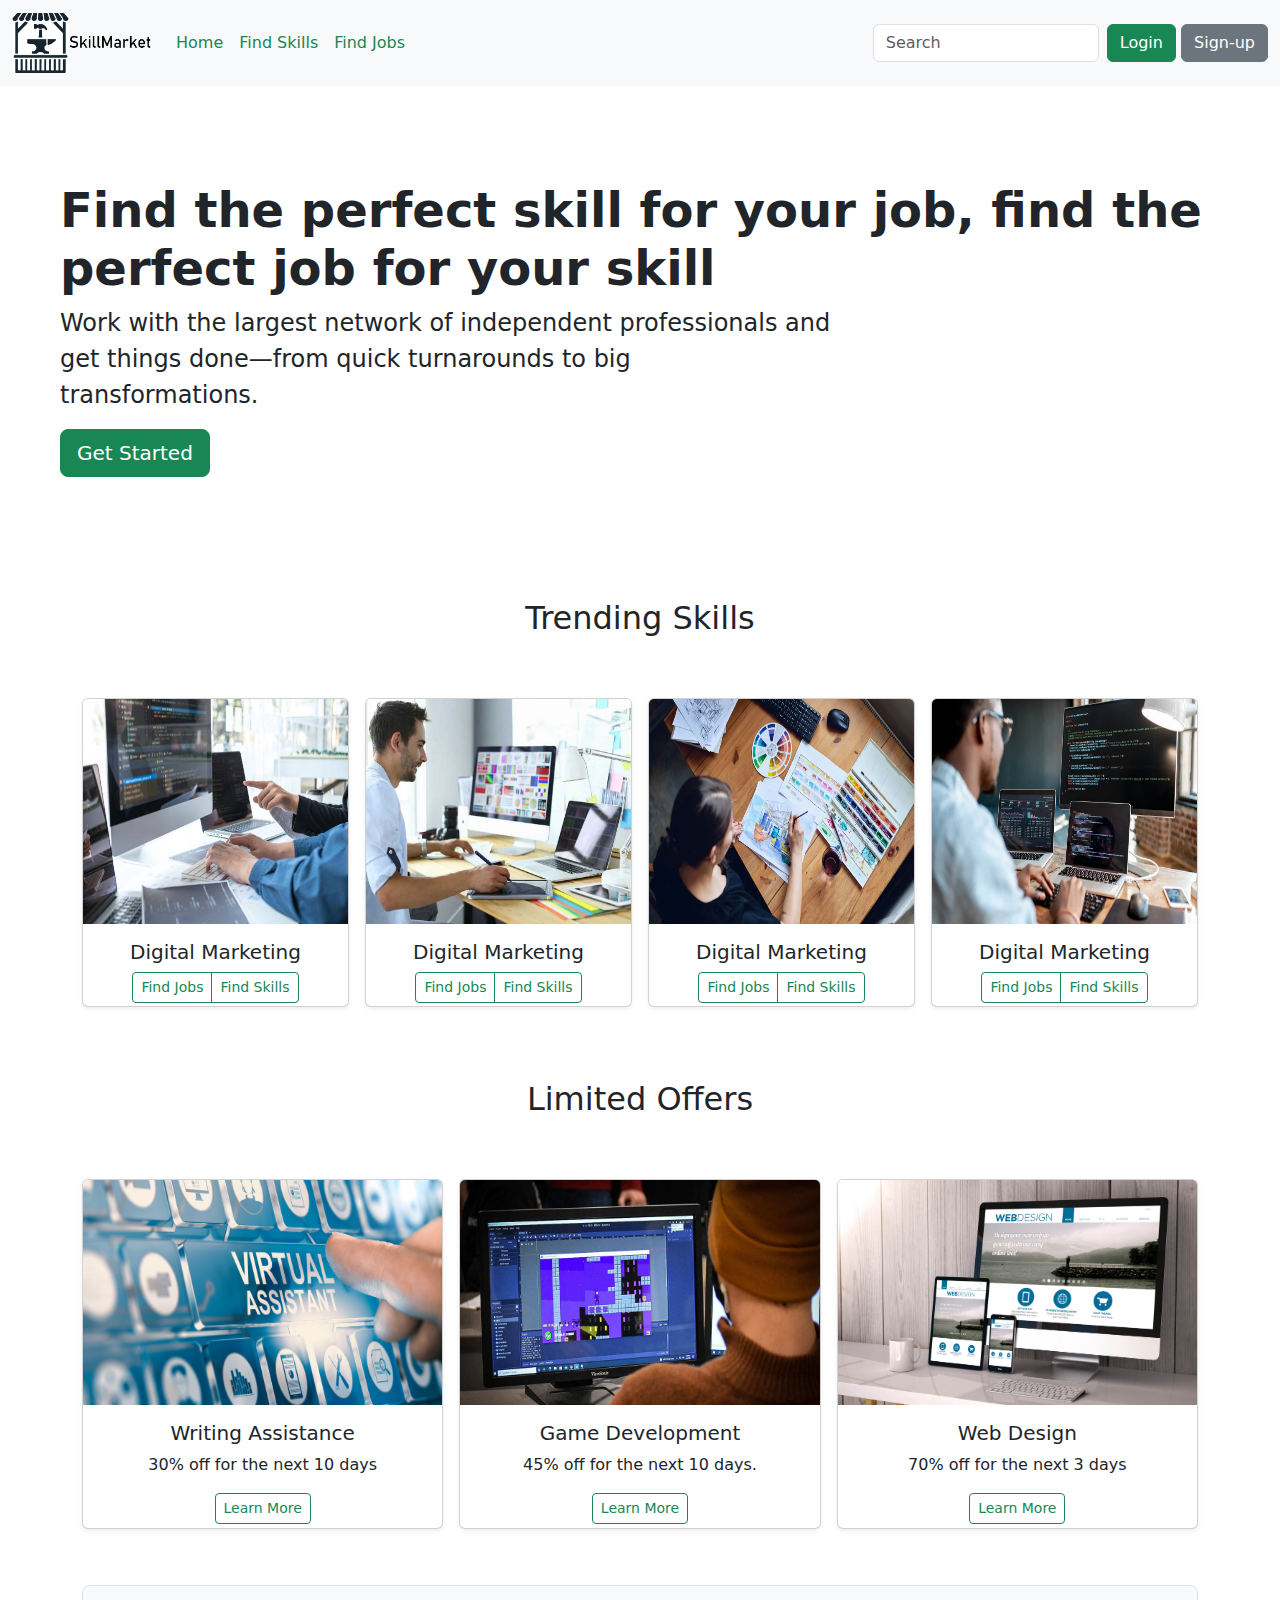
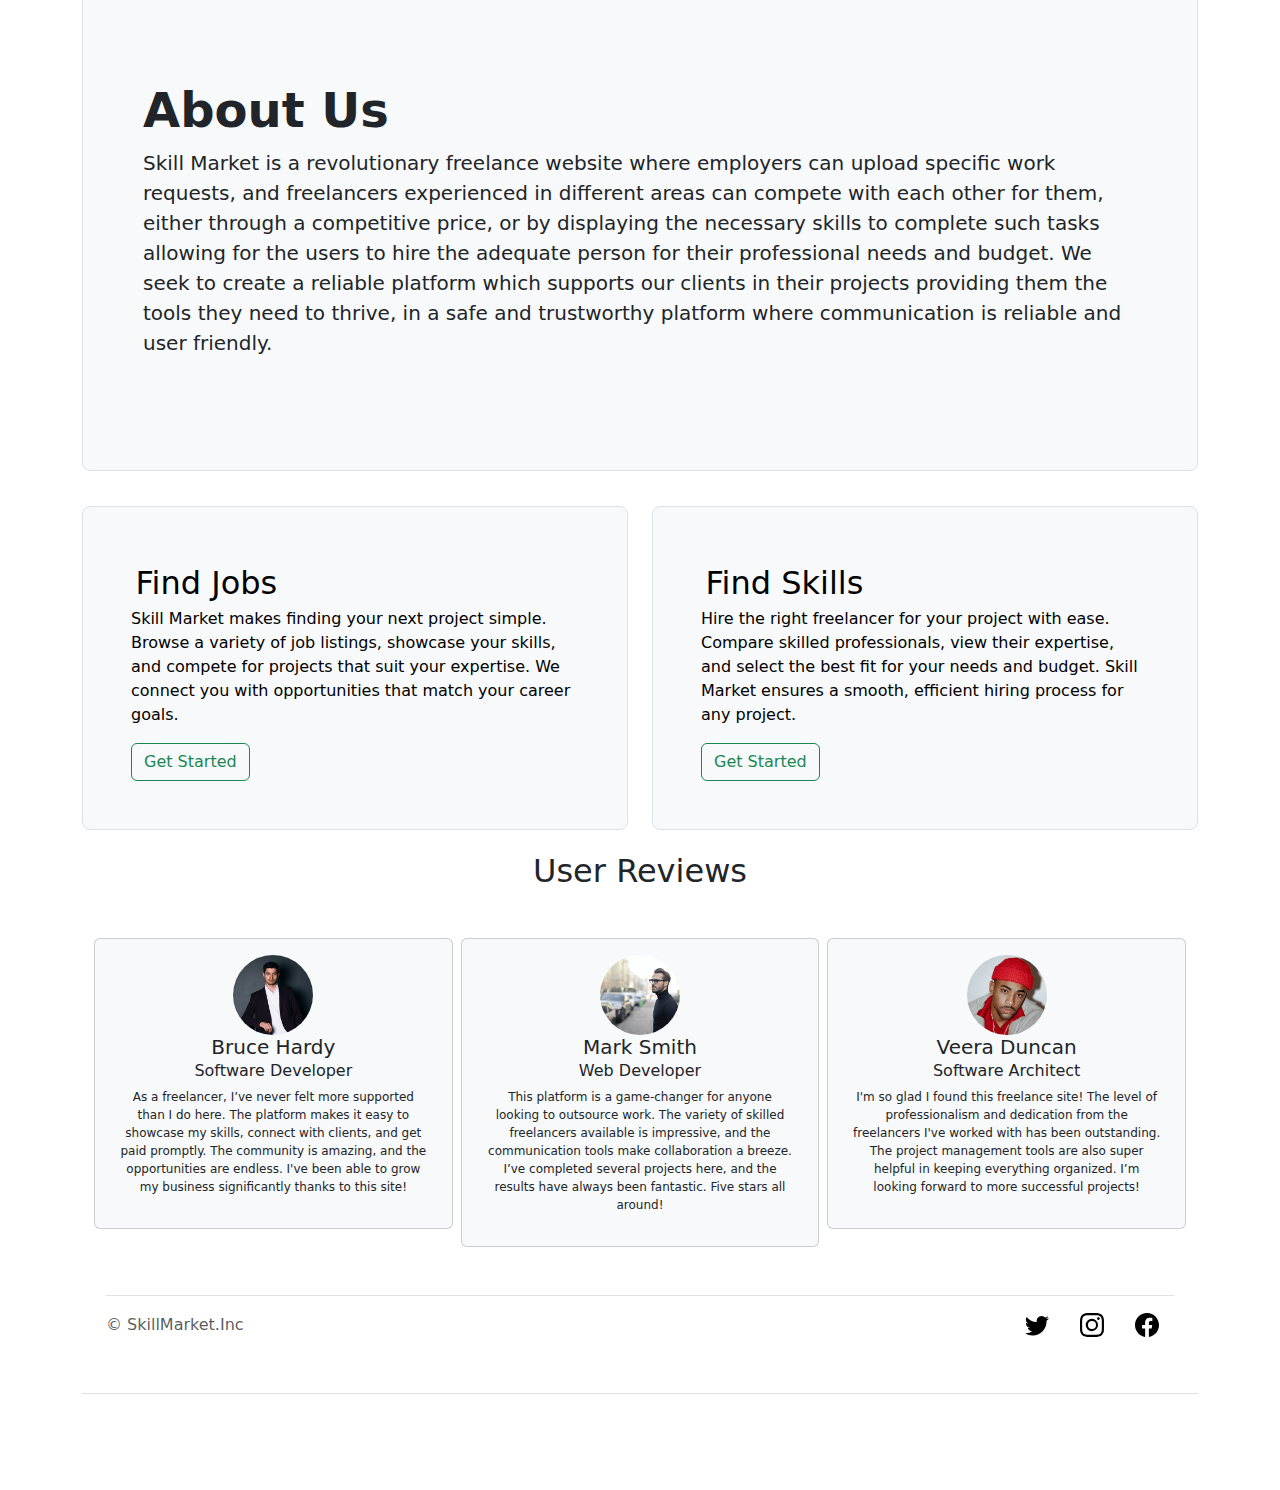
==== index.html @ 10a1e43e "Add files via upload" ====
<!DOCTYPE html>
<html lang="en">
<head>
    <meta charset="UTF-8">
    <meta name="viewport" content="width=device-width, initial-scale=1.0">
    <title>Document</title>
    <link href="https://cdn.jsdelivr.net/npm/bootstrap@5.3.3/dist/css/bootstrap.min.css" rel="stylesheet" integrity="sha384-QWTKZyjpPEjISv5WaRU9OFeRpok6YctnYmDr5pNlyT2bRjXh0JMhjY6hW+ALEwIH" crossorigin="anonymous">
    <link rel="stylesheet" href="styles.css">
</head>
<body>
<header>
  <nav class="navbar navbar-expand-lg bg-body-tertiary">
    <div class="container-fluid">
      <a class="navbar-brand" href="#">
        <img class="B" src="imagenes/SMLOGO2.png" alt="Bootstrap" width="140" height="60">
      </a>
      <button class="navbar-toggler" type="button" data-bs-toggle="collapse" data-bs-target="#navbarTogglerDemo02" aria-controls="navbarTogglerDemo02" aria-expanded="false" aria-label="Toggle navigation">
        <span class="navbar-toggler-icon"></span>
      </button>
      <div class="collapse navbar-collapse" id="navbarTogglerDemo02">
        <ul class="navbar-nav me-auto mb-2 mb-lg-0 justify-content-center">
          <li class="nav-item">
            <a class="nav-link px-2 text-success" aria-current="page" href="#">Home</a>
          </li>
          <li class="nav-item">
            <a class="nav-link px-2 text-success" aria-current="page" href="#">Find Skills</a>
          </li>
          <li class="nav-item">
            <a class="nav-link px-2 text-success" aria-current="page" href="#">Find Jobs</a>
          </li>
        </ul>
        <form class="d-flex" role="search">
          <input class="form-control me-2" type="search" placeholder="Search" aria-label="Search">
        </form>
        <div class="text-end">
          <button type="button" class="btn btn-success">Login</button>
          <button type="button" class="btn btn-secondary">Sign-up</button>
      </div>
    </div>
  </nav>
</header>
  <main>

   <div class="p-5 mb-4 bg-white-tertiary rounded-3">
      <div class="container-fluid py-5">
        <h1 class="display-5 fw-bold">Find the perfect skill for your job, find the perfect job for your skill</h1>
        <p class="col-md-8 fs-4">Work with the largest network of independent professionals and get things done—from quick turnarounds to big transformations.</p>
        <button class="btn btn-success btn-lg" type="button">Get Started</button>
      </div>
    </div>

      <h2 class="text-center">Trending Skills</h2>
      <div class="album py-5 bg-body-white">
        <div class="container text-center">
      
          <div class="row row-cols-1 row-cols-sm-2 row-cols-md-4 g-3">
            <div class="col">
              <div class="card shadow-sm">
                <img class="bd-placeholder-img card-img-top" width="100%" height="225" src="imagenes/TS-A.jpg" role="img" preserveAspectRatio="xMidYMid slice" focusable="false"><rect width="100%" height="100%" fill="#55595c"/></img>
                <div class="card-body">
                  <h5 class="card-title">Digital Marketing</h5>
                  <div class="d-flex justify-content-center align-items-center">
                    <div class="btn-group">
                      <button type="button" class="btn btn-sm btn-outline-success">Find Jobs</button>
                      <button type="button" class="btn btn-sm btn-outline-success">Find Skills</button>
                    </div>
                  </div>
                </div>
              </div>
            </div>
            <div class="col">
              <div class="card shadow-sm">
                <img class="bd-placeholder-img card-img-top" width="100%" height="225" src="imagenes/TS-B.jpg" role="img" preserveAspectRatio="xMidYMid slice" focusable="false"><rect width="100%" height="100%" fill="#55595c"/></img>
                <div class="card-body">
                  <h5 class="card-title">Digital Marketing</h5>
                  <div class="d-flex justify-content-center align-items-center">
                    <div class="btn-group">
                      <button type="button" class="btn btn-sm btn-outline-success">Find Jobs</button>
                      <button type="button" class="btn btn-sm btn-outline-success">Find Skills</button>
                    </div>
                  </div>
                </div>
              </div>
            </div>
            <div class="col">
              <div class="card shadow-sm">
                <img class="bd-placeholder-img card-img-top" width="100%" height="225" src="imagenes/TS-C.jpg" role="img" preserveAspectRatio="xMidYMid slice" focusable="false"><rect width="100%" height="100%" fill="#55595c"/></img>
                <div class="card-body">
                  <h5 class="card-title">Digital Marketing</h5>
                  <div class="d-flex justify-content-center align-items-center">
                    <div class="btn-group">
                      <button type="button" class="btn btn-sm btn-outline-success">Find Jobs</button>
                      <button type="button" class="btn btn-sm btn-outline-success">Find Skills</button>
                    </div>
                  </div>
                </div>
              </div>
            </div>
            <div class="col">
              <div class="card shadow-sm">
                <img class="bd-placeholder-img card-img-top" width="100%" height="225" src="imagenes/TS-D.jpg" role="img" preserveAspectRatio="xMidYMid slice" focusable="false"><rect width="100%" height="100%" fill="#55595c"/></img>
                <div class="card-body">
                  <h5 class="card-title">Digital Marketing</h5>
                  <div class="d-flex justify-content-center align-items-center">
                    <div class="btn-group">
                      <button type="button" class="btn btn-sm btn-outline-success">Find Jobs</button>
                      <button type="button" class="btn btn-sm btn-outline-success">Find Skills</button>
                    </div>
                  </div>
                </div>
              </div>
            </div>
          </div>
        </div>
      </div>
      
      
        <h2 class="text-center">Limited Offers</h2>
      <div class="album py-5 bg-body-white">
        <div class="container text-center">
      
          <div class="row row-cols-1 row-cols-sm-2 row-cols-md-3 g-3">
            <div class="col">
              <div class="card shadow-sm">
                <img class="bd-placeholder-img card-img-top" width="100%" height="225" src="imagenes/LO-A.jpeg" role="img" preserveAspectRatio="xMidYMid slice" focusable="false"><rect width="100%" height="100%" fill="#55595c"/></img>
                <div class="card-body">
                  <h5 class="card-title">Writing Assistance</h5>
                  <p class="card-text">30% off for the next 10 days</p>
                  <div class="d-flex justify-content-center align-items-center">
                    <div class="btn-group">
                      <button type="button" class="btn btn-sm btn-outline-success">Learn More</button>
                    </div>
                  </div>
                </div>
              </div>
            </div>
            <div class="col">
              <div class="card shadow-sm">
                <img class="bd-placeholder-img card-img-top" width="100%" height="225" src="imagenes/LO-B.jpg" role="img" preserveAspectRatio="xMidYMid slice" focusable="false"><rect width="100%" height="100%" fill="#55595c"/></img>
                <div class="card-body">
                  <h5 class="card-title">Game Development</h5>
                  <p class="card-text">45% off for the next 10 days.
                    <div class="d-flex justify-content-center align-items-center">
                    <div class="btn-group">
                      <button type="button" class="btn btn-sm btn-outline-success">Learn More</button>
                    </div>
                  </div>
                </div>
              </div>
            </div>
            <div class="col">
              <div class="card shadow-sm">
                <img class="bd-placeholder-img card-img-top" width="100%" height="225" src="imagenes/LO-D.jpg" role="img" preserveAspectRatio="xMidYMid slice" focusable="false"><rect width="100%" height="100%" fill="#55595c"/></img>
                <div class="card-body">
                  <h5 class="card-title">Web Design</h5>
                  <p class="card-text">70% off for the next 3 days</p>
                  <div class="d-flex justify-content-center align-items-center">
                    <div class="btn-group">
                      <button type="button" class="btn btn-sm btn-outline-success">Learn More</button>
                    </div>
                  </div>
                </div>
              </div>
            </div>
        </div>
      </div>
          
      <div class="container py-4">
        <header class="pb-3 mb-4 border-bottom">
          <a href="/" class="d-flex align-items-center text-body-emphasis text-decoration-none">
            <svg xmlns="http://www.w3.org/2000/svg" width="40" height="32" class="me-2" viewBox="0 0 118 94" role="img"></svg>
          </a>
    
        <div class="p-5 mb-4 bg-body-tertiary border rounded-3">
          <div class="container-fluid py-5">
            <h1 class="display-5 fw-bold">About Us</h1>
            <p class="col-md-12 fs-5">Skill Market is a revolutionary freelance website where employers can upload specific work requests, and freelancers experienced in different areas can compete with each other for them, either through a competitive price, or by displaying the necessary skills to complete such tasks allowing for the users to hire the adequate person for their professional needs and budget. We seek to create a reliable platform which supports our clients in their projects providing them the tools they need to thrive, in a safe and trustworthy platform where communication is reliable and user friendly.</p>
          </div>
        </div>
      <div class="row align-items-md-stretch">
          <div class="col-md-6">
            <div class="h-100 p-5 text-bg-light border rounded-3">
              <h2>Find Jobs</h2>
              <p>Skill Market makes finding your next project simple. Browse a variety of job listings, showcase your skills, and compete for projects that suit your expertise. We connect you with opportunities that match your career goals.</p>
              <button class="btn btn-outline-success" type="button">Get Started</button>
            </div>
          </div>
          <div class="col-md-6">
            <div class="h-100 p-5 text-bg-light border rounded-3">
              <h2>Find Skills</h2>
              <p>Hire the right freelancer for your project with ease. Compare skilled professionals, view their expertise, and select the best fit for your needs and budget. Skill Market ensures a smooth, efficient hiring process for any project.</p>
              <button class="btn btn-outline-success" type="button">Get Started</button>
            </div>
          </div>
        </div>
        <div>

            <h2 class="text-center">User Reviews</h2>
              <div class="container mt-5 mb-5">
                <div class="row g-2">
                    <div class="col-md-4">
                        <div class="card p-3 text-center bg-light px-4">
                            <div class="user-image">
                                <img src="imagenes/R-A.jpg" class="rounded-circle" width="80">
                            </div>
                            <div class="user-content">
                                <h5 class="mb-0">Bruce Hardy</h5>
                                <span>Software Developer</span>
                                <p>As a freelancer, I’ve never felt more supported than I do here. The platform makes it easy to showcase my skills, connect with clients, and get paid promptly. The community is amazing, and the opportunities are endless. I've been able to grow my business significantly thanks to this site!</p>
                            </div>
                        </div>
                    </div>
                    <div class="col-md-4">
                        <div class="card p-3 text-center bg-light px-4">
                            <div class="user-image">
                                <img src="imagenes/R-B.jpg" class="rounded-circle" width="80">
                            </div>
                            <div class="user-content">
                                <h5 class="mb-0">Mark Smith</h5>
                                <span>Web Developer</span>
                                <p>This platform is a game-changer for anyone looking to outsource work. The variety of skilled freelancers available is impressive, and the communication tools make collaboration a breeze. I’ve completed several projects here, and the results have always been fantastic. Five stars all around!</p>
                            </div>
                        </div>
                    </div>
                    <div class="col-md-4">
                        <div class="card p-3 text-center bg-light px-4">
                            <div class="user-image">
                                <img src="imagenes/R-C.jpg" class="rounded-circle" width="80">
                            </div>
                            <div class="user-content">
                                <h5 class="mb-0">Veera Duncan</h5>
                                <span>Software Architect</span>
                                <p>I'm so glad I found this freelance site! The level of professionalism and dedication from the freelancers I've worked with has been outstanding. The project management tools are also super helpful in keeping everything organized. I’m looking forward to more successful projects!</p>
                            </div>
                        </div>
                    </div>
                </div>
            </div>           
      </div>
      
      <footer>
        <div class="container">
          <svg xmlns="http://www.w3.org/2000/svg" class="d-none">
              <title>SkillMarket</title>
            <symbol id="facebook" viewBox="0 0 16 16">
              <path d="M16 8.049c0-4.446-3.582-8.05-8-8.05C3.58 0-.002 3.603-.002 8.05c0 4.017 2.926 7.347 6.75 7.951v-5.625h-2.03V8.05H6.75V6.275c0-2.017 1.195-3.131 3.022-3.131.876 0 1.791.157 1.791.157v1.98h-1.009c-.993 0-1.303.621-1.303 1.258v1.51h2.218l-.354 2.326H9.25V16c3.824-.604 6.75-3.934 6.75-7.951z"/>
            </symbol>
            <symbol id="instagram" viewBox="0 0 16 16">
                <path d="M8 0C5.829 0 5.556.01 4.703.048 3.85.088 3.269.222 2.76.42a3.917 3.917 0 0 0-1.417.923A3.927 3.927 0 0 0 .42 2.76C.222 3.268.087 3.85.048 4.7.01 5.555 0 5.827 0 8.001c0 2.172.01 2.444.048 3.297.04.852.174 1.433.372 1.942.205.526.478.972.923 1.417.444.445.89.719 1.416.923.51.198 1.09.333 1.942.372C5.555 15.99 5.827 16 8 16s2.444-.01 3.298-.048c.851-.04 1.434-.174 1.943-.372a3.916 3.916 0 0 0 1.416-.923c.445-.445.718-.891.923-1.417.197-.509.332-1.09.372-1.942C15.99 10.445 16 10.173 16 8s-.01-2.445-.048-3.299c-.04-.851-.175-1.433-.372-1.941a3.926 3.926 0 0 0-.923-1.417A3.911 3.911 0 0 0 13.24.42c-.51-.198-1.092-.333-1.943-.372C10.443.01 10.172 0 7.998 0h.003zm-.717 1.442h.718c2.136 0 2.389.007 3.232.046.78.035 1.204.166 1.486.275.373.145.64.319.92.599.28.28.453.546.598.92.11.281.24.705.275 1.485.039.843.047 1.096.047 3.231s-.008 2.389-.047 3.232c-.035.78-.166 1.203-.275 1.485a2.47 2.47 0 0 1-.599.919c-.28.28-.546.453-.92.598-.28.11-.704.24-1.485.276-.843.038-1.096.047-3.232.047s-2.39-.009-3.233-.047c-.78-.036-1.203-.166-1.485-.276a2.478 2.478 0 0 1-.92-.598 2.48 2.48 0 0 1-.6-.92c-.109-.281-.24-.705-.275-1.485-.038-.843-.046-1.096-.046-3.233 0-2.136.008-2.388.046-3.231.036-.78.166-1.204.276-1.486.145-.373.319-.64.599-.92.28-.28.546-.453.92-.598.282-.11.705-.24 1.485-.276.738-.034 1.024-.044 2.515-.045v.002zm4.988 1.328a.96.96 0 1 0 0 1.92.96.96 0 0 0 0-1.92zm-4.27 1.122a4.109 4.109 0 1 0 0 8.217 4.109 4.109 0 0 0 0-8.217zm0 1.441a2.667 2.667 0 1 1 0 5.334 2.667 2.667 0 0 1 0-5.334z"/>
            </symbol>
            <symbol id="twitter" viewBox="0 0 16 16">
              <path d="M5.026 15c6.038 0 9.341-5.003 9.341-9.334 0-.14 0-.282-.006-.422A6.685 6.685 0 0 0 16 3.542a6.658 6.658 0 0 1-1.889.518 3.301 3.301 0 0 0 1.447-1.817 6.533 6.533 0 0 1-2.087.793A3.286 3.286 0 0 0 7.875 6.03a9.325 9.325 0 0 1-6.767-3.429 3.289 3.289 0 0 0 1.018 4.382A3.323 3.323 0 0 1 .64 6.575v.045a3.288 3.288 0 0 0 2.632 3.218 3.203 3.203 0 0 1-.865.115 3.23 3.23 0 0 1-.614-.057 3.283 3.283 0 0 0 3.067 2.277A6.588 6.588 0 0 1 .78 13.58a6.32 6.32 0 0 1-.78-.045A9.344 9.344 0 0 0 5.026 15z"/>
            </symbol>
          </svg>
          <div class="container">
            <footer class="d-flex flex-wrap justify-content-between align-items-center py-3 my-4 border-top">
              <div class="col-md-4 d-flex align-items-center">
                </a>
                <span class="mb-3 mb-md-0 text-body-secondary">&copy; SkillMarket.Inc</span>
              </div>
          
              <ul class="nav col-md-4 justify-content-end list-unstyled d-flex">
                <li class="ms-3"><a class="text-body-secondary" href="https://youtu.be/ZFgjmsYqJyw?si=b8xoS2JHT4SPO7Pe"><svg class="bi" width="24" height="24"><use xlink:href="#twitter"/></svg></a></li>
                <li class="ms-3"><a class="text-body-secondary" href="https://youtu.be/ZFgjmsYqJyw?si=b8xoS2JHT4SPO7Pe"><svg class="bi" width="24" height="24"><use xlink:href="#instagram"/></svg></a></li>
                <li class="ms-3"><a class="text-body-secondary" href="https://youtu.be/ZFgjmsYqJyw?si=b8xoS2JHT4SPO7Pe"><svg class="bi" width="24" height="24"><use xlink:href="#facebook"/></svg></a></li>
              </ul>
            </footer>
          </div>
      </main>
    </body>
</html>
---- styles.css ----
.user-content p{
    margin-top:5px;
    font-size:12px;
}
ul.nav {
  display: flex;
  justify-content: center;
  list-style-type: none; 
  padding: 0; 
  margin: 0;
}
ul.nav li {
  margin: 0 15px;
}
ul.nav a {
  text-decoration: none;
  font-size: 16px;
}

img.A {
  width: auto; 
  height: 200px;
  object-fit: cover;
}
.card-body{
  padding-bottom: 1%;
}
h2{
  margin: 1%;
}
.col-md-6{
  margin-top: 1%;
}
h2{
  margin-top: 2%;
}
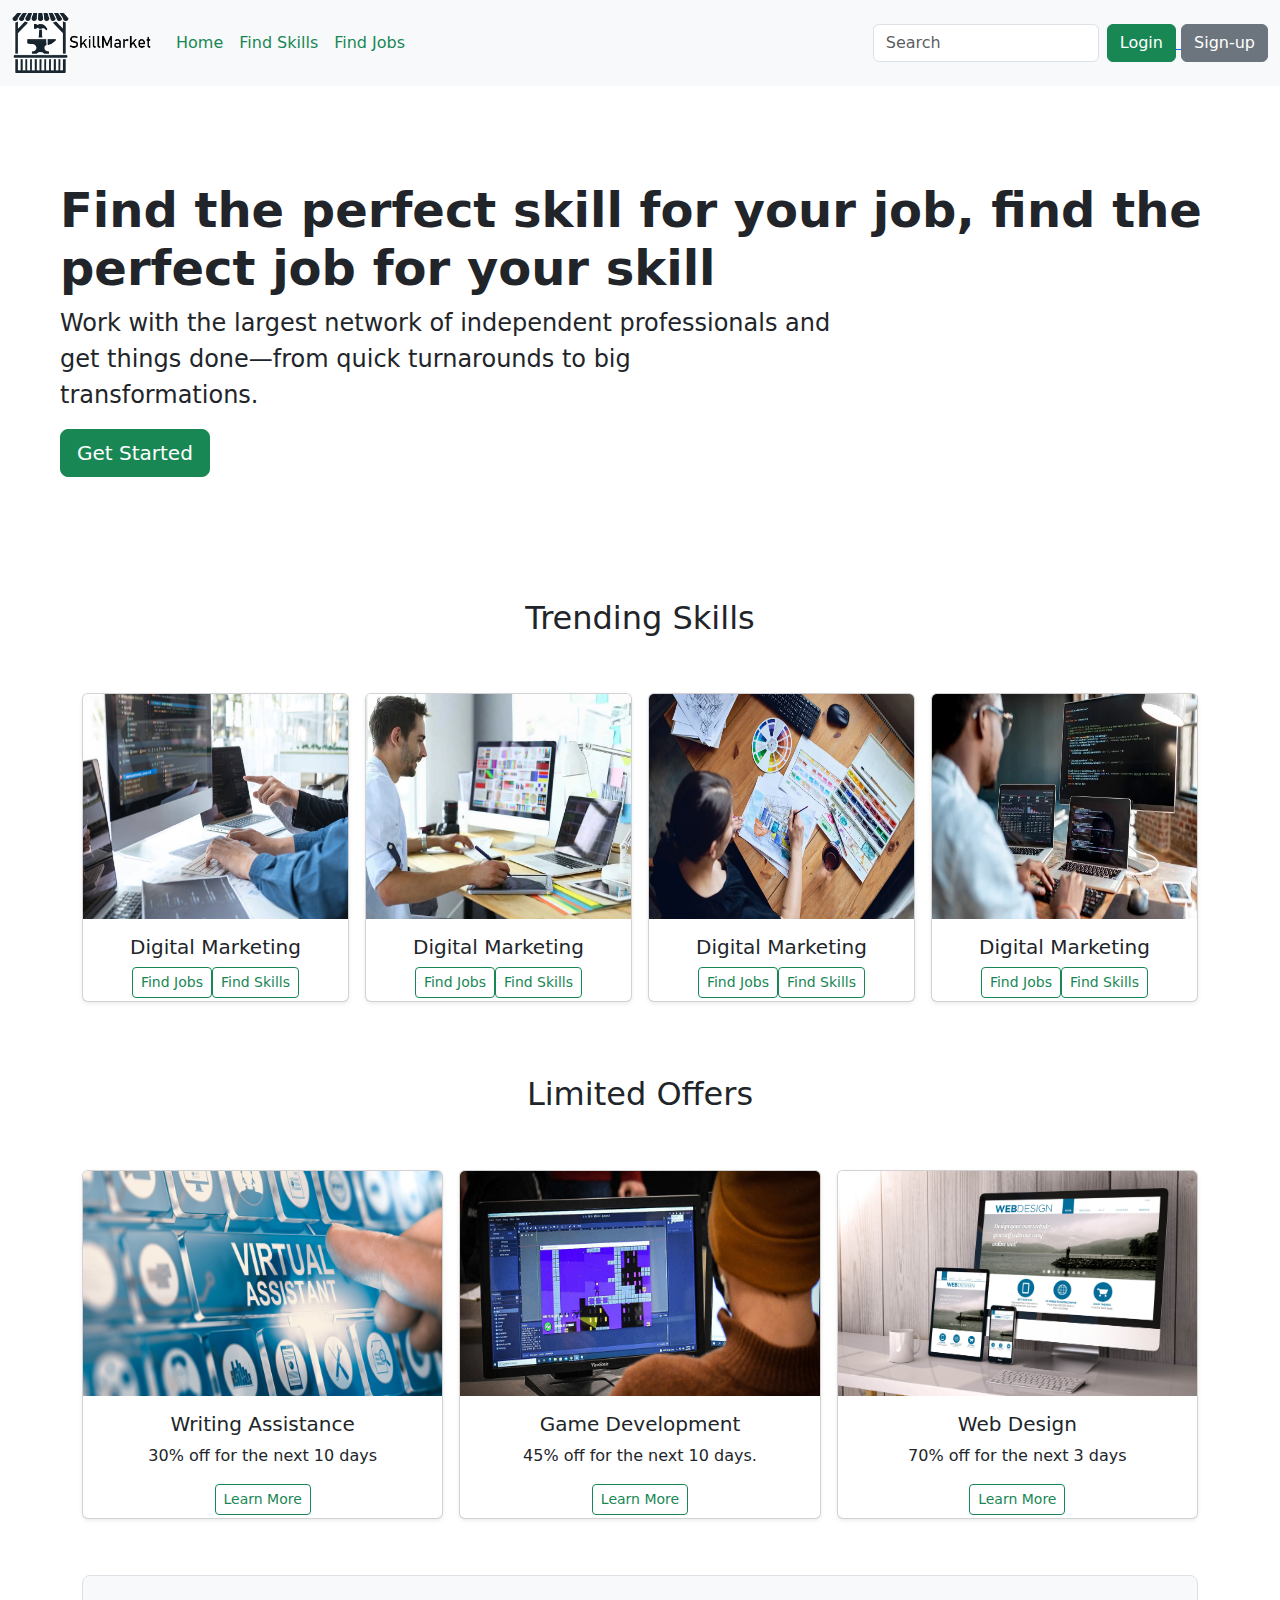
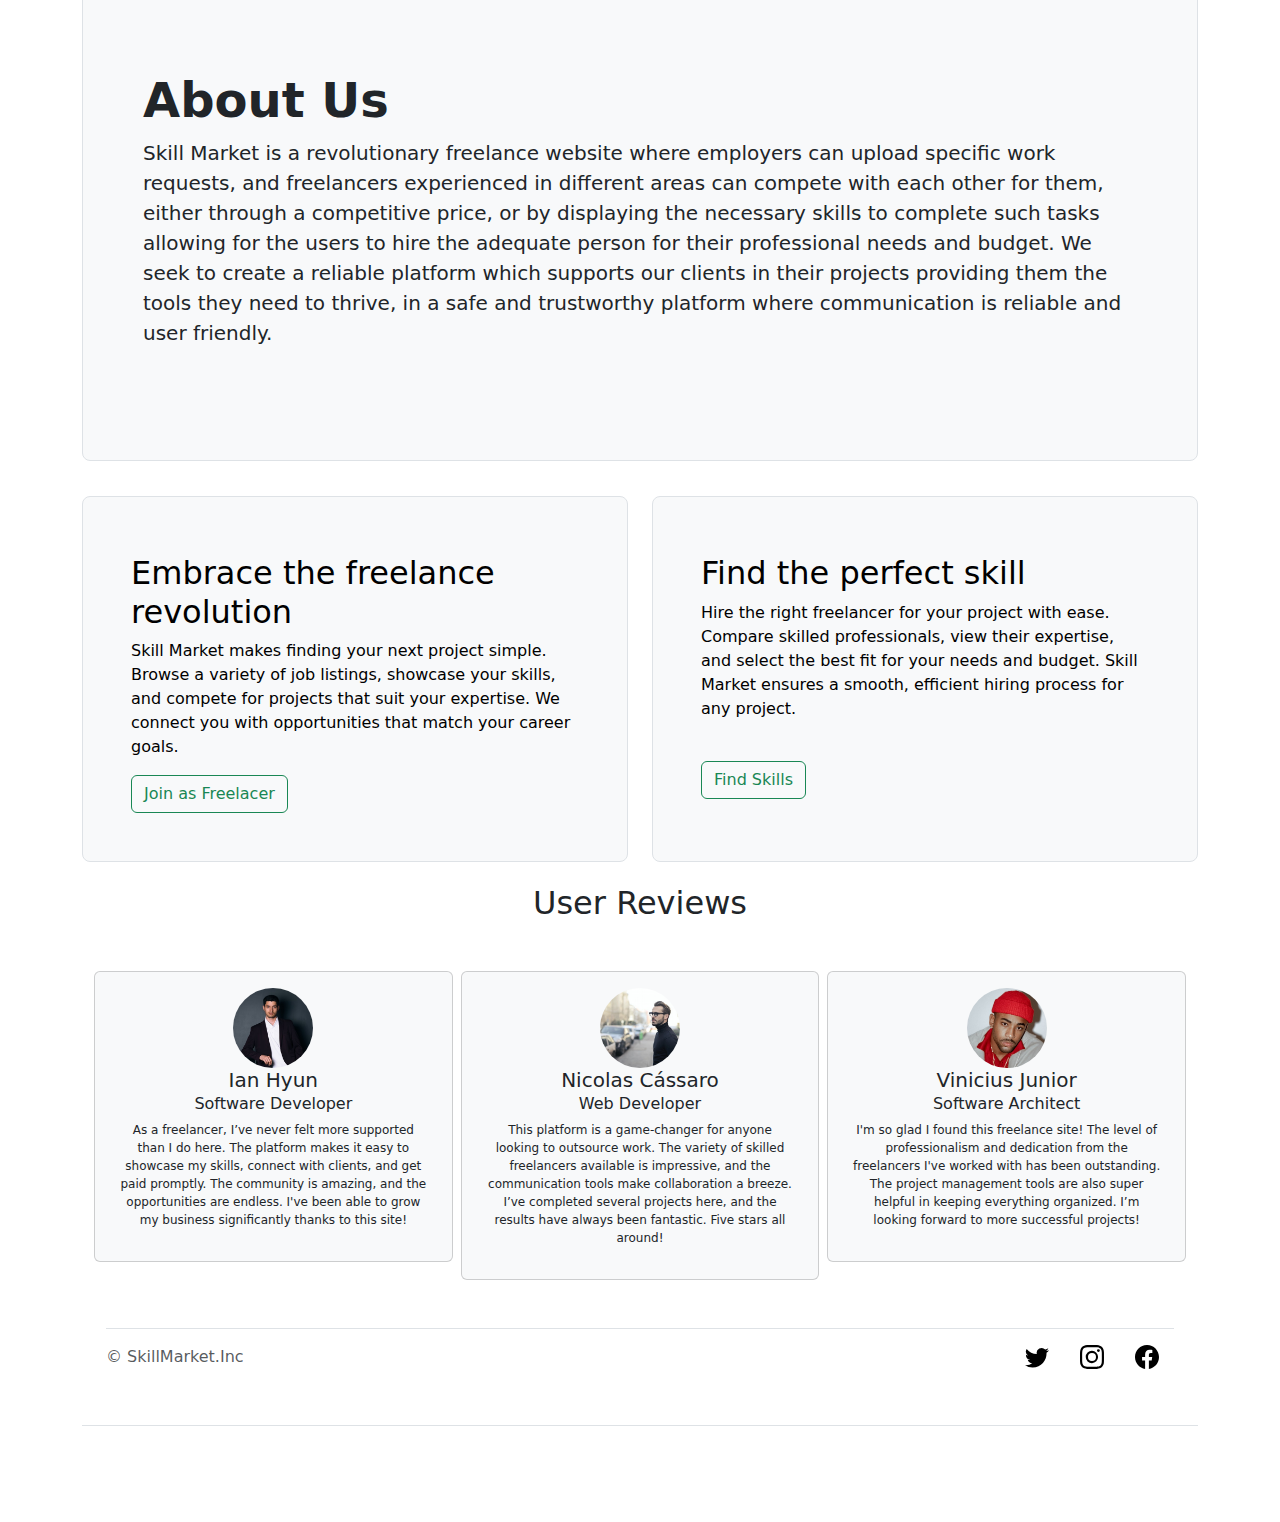
==== commit 882b2b01: "Add files via upload" ====
--- a/index.html
+++ b/index.html
@@ -3,7 +3,7 @@
 <head>
     <meta charset="UTF-8">
     <meta name="viewport" content="width=device-width, initial-scale=1.0">
-    <title>Document</title>
+    <title>SkillMarket</title>
     <link href="https://cdn.jsdelivr.net/npm/bootstrap@5.3.3/dist/css/bootstrap.min.css" rel="stylesheet" integrity="sha384-QWTKZyjpPEjISv5WaRU9OFeRpok6YctnYmDr5pNlyT2bRjXh0JMhjY6hW+ALEwIH" crossorigin="anonymous">
     <link rel="stylesheet" href="styles.css">
 </head>
@@ -11,8 +11,8 @@
 <header>
   <nav class="navbar navbar-expand-lg bg-body-tertiary">
     <div class="container-fluid">
-      <a class="navbar-brand" href="#">
-        <img class="B" src="imagenes/SMLOGO2.png" alt="Bootstrap" width="140" height="60">
+      <a class="navbar-brand" href="index.html">
+        <img src="imagenes/SMLOGO2.png" alt="Bootstrap" width="140" height="60">
       </a>
       <button class="navbar-toggler" type="button" data-bs-toggle="collapse" data-bs-target="#navbarTogglerDemo02" aria-controls="navbarTogglerDemo02" aria-expanded="false" aria-label="Toggle navigation">
         <span class="navbar-toggler-icon"></span>
@@ -20,21 +20,25 @@
       <div class="collapse navbar-collapse" id="navbarTogglerDemo02">
         <ul class="navbar-nav me-auto mb-2 mb-lg-0 justify-content-center">
           <li class="nav-item">
-            <a class="nav-link px-2 text-success" aria-current="page" href="#">Home</a>
+            <a class="nav-link px-2 text-success" aria-current="page" href="index.html">Home</a>
           </li>
           <li class="nav-item">
-            <a class="nav-link px-2 text-success" aria-current="page" href="#">Find Skills</a>
+            <a class="nav-link px-2 text-success" aria-current="page" href="index3.html">Find Skills</a>
           </li>
           <li class="nav-item">
-            <a class="nav-link px-2 text-success" aria-current="page" href="#">Find Jobs</a>
+            <a class="nav-link px-2 text-success" aria-current="page" href="index2.html">Find Jobs</a>
           </li>
         </ul>
         <form class="d-flex" role="search">
           <input class="form-control me-2" type="search" placeholder="Search" aria-label="Search">
         </form>
         <div class="text-end">
-          <button type="button" class="btn btn-success">Login</button>
-          <button type="button" class="btn btn-secondary">Sign-up</button>
+          <a href="Index4.html">
+            <button type="button" class="btn btn-success">Login</button>
+        </a>
+        <a href="Index5.html">
+            <button type="button" class="btn btn-secondary">Sign-up</button>
+        </a>
       </div>
     </div>
   </nav>
@@ -45,7 +49,9 @@
       <div class="container-fluid py-5">
         <h1 class="display-5 fw-bold">Find the perfect skill for your job, find the perfect job for your skill</h1>
         <p class="col-md-8 fs-4">Work with the largest network of independent professionals and get things done—from quick turnarounds to big transformations.</p>
-        <button class="btn btn-success btn-lg" type="button">Get Started</button>
+        <a href="Index5.html">
+          <button class="btn btn-success btn-lg" type="button">Get Started</button>
+        </a>
       </div>
     </div>
 
@@ -61,8 +67,8 @@
                   <h5 class="card-title">Digital Marketing</h5>
                   <div class="d-flex justify-content-center align-items-center">
                     <div class="btn-group">
-                      <button type="button" class="btn btn-sm btn-outline-success">Find Jobs</button>
-                      <button type="button" class="btn btn-sm btn-outline-success">Find Skills</button>
+                      <a href="Index2.html"><button type="button" class="btn btn-sm btn-outline-success">Find Jobs</button></a>
+                      <a href="Index3.html"><button type="button" class="btn btn-sm btn-outline-success">Find Skills</button></a>
                     </div>
                   </div>
                 </div>
@@ -75,8 +81,8 @@
                   <h5 class="card-title">Digital Marketing</h5>
                   <div class="d-flex justify-content-center align-items-center">
                     <div class="btn-group">
-                      <button type="button" class="btn btn-sm btn-outline-success">Find Jobs</button>
-                      <button type="button" class="btn btn-sm btn-outline-success">Find Skills</button>
+                      <a href="Index2.html"><button type="button" class="btn btn-sm btn-outline-success">Find Jobs</button></a>
+                      <a href="Index3.html"><button type="button" class="btn btn-sm btn-outline-success">Find Skills</button></a>
                     </div>
                   </div>
                 </div>
@@ -89,8 +95,8 @@
                   <h5 class="card-title">Digital Marketing</h5>
                   <div class="d-flex justify-content-center align-items-center">
                     <div class="btn-group">
-                      <button type="button" class="btn btn-sm btn-outline-success">Find Jobs</button>
-                      <button type="button" class="btn btn-sm btn-outline-success">Find Skills</button>
+                      <a href="Index2.html"><button type="button" class="btn btn-sm btn-outline-success">Find Jobs</button></a>
+                      <a href="Index3.html"><button type="button" class="btn btn-sm btn-outline-success">Find Skills</button></a>
                     </div>
                   </div>
                 </div>
@@ -103,8 +109,8 @@
                   <h5 class="card-title">Digital Marketing</h5>
                   <div class="d-flex justify-content-center align-items-center">
                     <div class="btn-group">
-                      <button type="button" class="btn btn-sm btn-outline-success">Find Jobs</button>
-                      <button type="button" class="btn btn-sm btn-outline-success">Find Skills</button>
+                      <a href="Index2.html"><button type="button" class="btn btn-sm btn-outline-success">Find Jobs</button></a>
+                      <a href="Index3.html"><button type="button" class="btn btn-sm btn-outline-success">Find Skills</button></a>
                     </div>
                   </div>
                 </div>
@@ -128,7 +134,7 @@
                   <p class="card-text">30% off for the next 10 days</p>
                   <div class="d-flex justify-content-center align-items-center">
                     <div class="btn-group">
-                      <button type="button" class="btn btn-sm btn-outline-success">Learn More</button>
+                      <a href="index3.html"><button type="button" class="btn btn-sm btn-outline-success">Learn More</button></a>
                     </div>
                   </div>
                 </div>
@@ -142,7 +148,7 @@
                   <p class="card-text">45% off for the next 10 days.
                     <div class="d-flex justify-content-center align-items-center">
                     <div class="btn-group">
-                      <button type="button" class="btn btn-sm btn-outline-success">Learn More</button>
+                      <a href="index3.html"><button type="button" class="btn btn-sm btn-outline-success">Learn More</button></a>
                     </div>
                   </div>
                 </div>
@@ -156,7 +162,7 @@
                   <p class="card-text">70% off for the next 3 days</p>
                   <div class="d-flex justify-content-center align-items-center">
                     <div class="btn-group">
-                      <button type="button" class="btn btn-sm btn-outline-success">Learn More</button>
+                      <a href="index3.html"><button type="button" class="btn btn-sm btn-outline-success">Learn More</button></a>
                     </div>
                   </div>
                 </div>
@@ -170,7 +176,6 @@
           <a href="/" class="d-flex align-items-center text-body-emphasis text-decoration-none">
             <svg xmlns="http://www.w3.org/2000/svg" width="40" height="32" class="me-2" viewBox="0 0 118 94" role="img"></svg>
           </a>
-    
         <div class="p-5 mb-4 bg-body-tertiary border rounded-3">
           <div class="container-fluid py-5">
             <h1 class="display-5 fw-bold">About Us</h1>
@@ -180,16 +185,16 @@
       <div class="row align-items-md-stretch">
           <div class="col-md-6">
             <div class="h-100 p-5 text-bg-light border rounded-3">
-              <h2>Find Jobs</h2>
+              <h2>Embrace the freelance revolution</h2>
               <p>Skill Market makes finding your next project simple. Browse a variety of job listings, showcase your skills, and compete for projects that suit your expertise. We connect you with opportunities that match your career goals.</p>
-              <button class="btn btn-outline-success" type="button">Get Started</button>
+              <a href="index2.html"><button class="btn btn-outline-success" type="button">Join as Freelacer</button></a>
             </div>
           </div>
           <div class="col-md-6">
             <div class="h-100 p-5 text-bg-light border rounded-3">
-              <h2>Find Skills</h2>
+              <h2>Find the perfect skill</h2>
               <p>Hire the right freelancer for your project with ease. Compare skilled professionals, view their expertise, and select the best fit for your needs and budget. Skill Market ensures a smooth, efficient hiring process for any project.</p>
-              <button class="btn btn-outline-success" type="button">Get Started</button>
+              <br> <a href="index3.html"><button class="btn btn-outline-success" type="button">Find Skills</button></a>
             </div>
           </div>
         </div>
@@ -204,7 +209,7 @@
                                 <img src="imagenes/R-A.jpg" class="rounded-circle" width="80">
                             </div>
                             <div class="user-content">
-                                <h5 class="mb-0">Bruce Hardy</h5>
+                                <h5 class="mb-0">Ian Hyun</h5>
                                 <span>Software Developer</span>
                                 <p>As a freelancer, I’ve never felt more supported than I do here. The platform makes it easy to showcase my skills, connect with clients, and get paid promptly. The community is amazing, and the opportunities are endless. I've been able to grow my business significantly thanks to this site!</p>
                             </div>
@@ -216,7 +221,7 @@
                                 <img src="imagenes/R-B.jpg" class="rounded-circle" width="80">
                             </div>
                             <div class="user-content">
-                                <h5 class="mb-0">Mark Smith</h5>
+                                <h5 class="mb-0">Nicolas Cássaro</h5>
                                 <span>Web Developer</span>
                                 <p>This platform is a game-changer for anyone looking to outsource work. The variety of skilled freelancers available is impressive, and the communication tools make collaboration a breeze. I’ve completed several projects here, and the results have always been fantastic. Five stars all around!</p>
                             </div>
@@ -228,7 +233,7 @@
                                 <img src="imagenes/R-C.jpg" class="rounded-circle" width="80">
                             </div>
                             <div class="user-content">
-                                <h5 class="mb-0">Veera Duncan</h5>
+                                <h5 class="mb-0">Vinicius Junior</h5>
                                 <span>Software Architect</span>
                                 <p>I'm so glad I found this freelance site! The level of professionalism and dedication from the freelancers I've worked with has been outstanding. The project management tools are also super helpful in keeping everything organized. I’m looking forward to more successful projects!</p>
                             </div>
--- a/styles.css
+++ b/styles.css
@@ -1,4 +1,3 @@
-
 .user-content p{
     margin-top:5px;
     font-size:12px;
@@ -18,20 +17,25 @@
   font-size: 16px;
 }
 
-img.A {
-  width: auto; 
-  height: 200px;
-  object-fit: cover;
-}
 .card-body{
   padding-bottom: 1%;
 }
-h2{
-  margin: 1%;
-}
+
 .col-md-6{
   margin-top: 1%;
 }
 h2{
   margin-top: 2%;
+}
+
+.logo img {
+  height: 2.3em;
+  margin-right: 10px;
+}
+
+img.A{
+  margin-left: 2%;
+}
+button{
+  padding: 2%;
 }